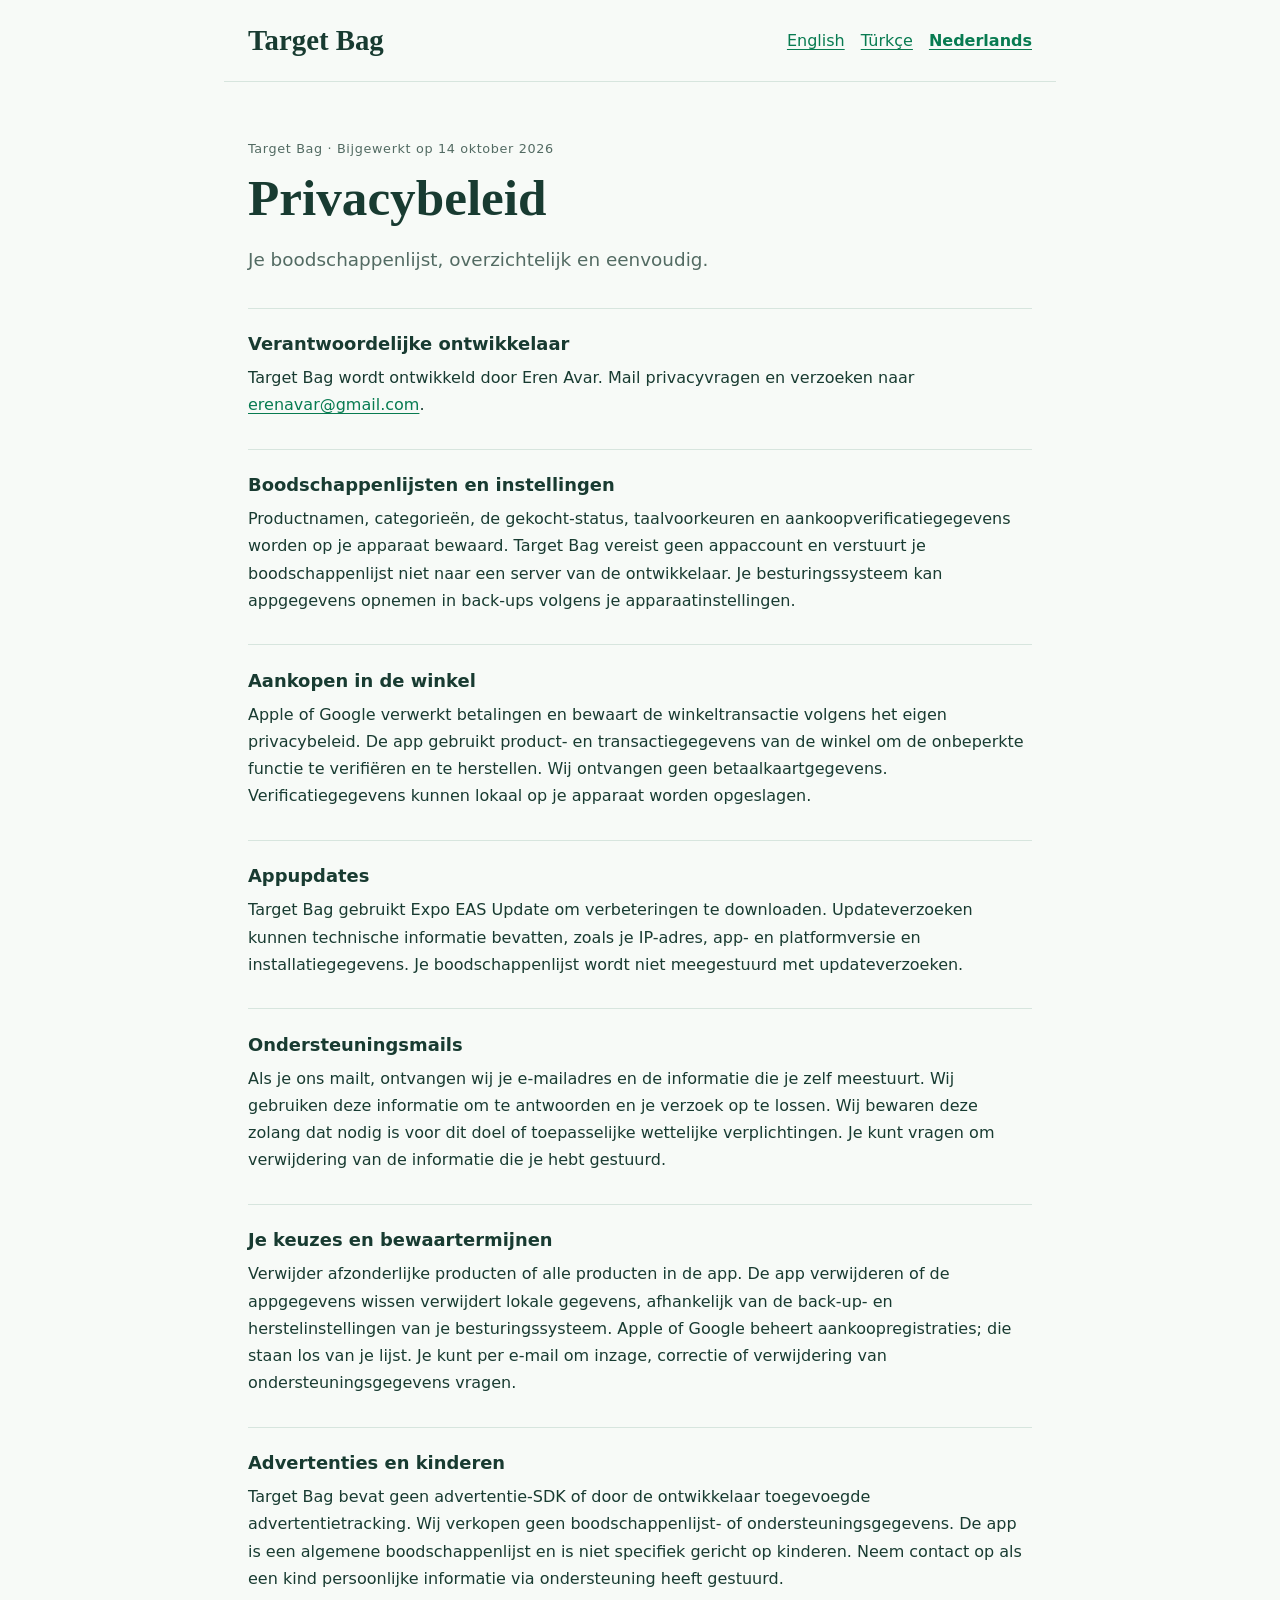
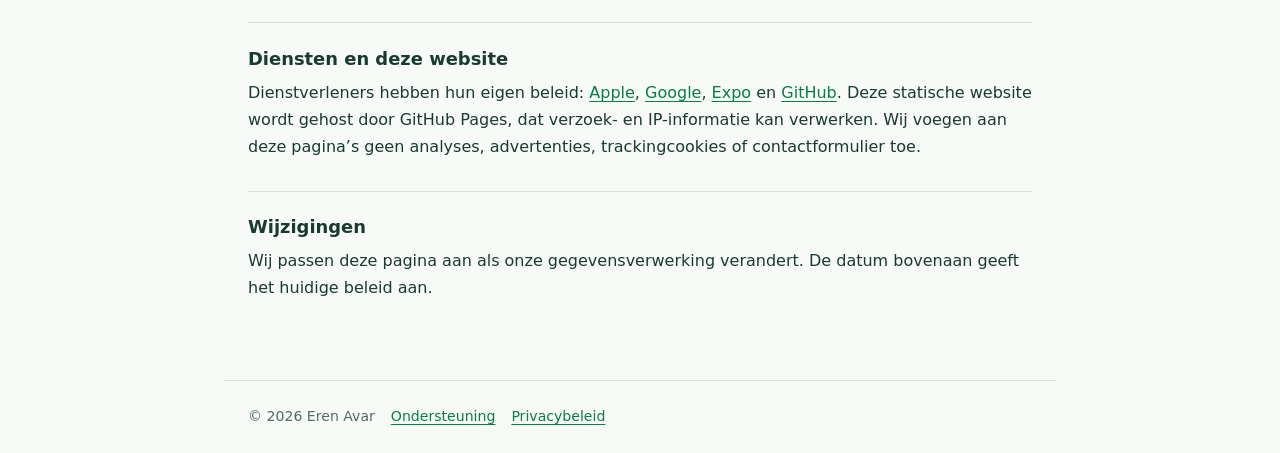
==== privacy-nl.html @ 477e522d "Publish Target Bag support and privacy in English Turkish and Dutch" ====
<!doctype html>
<html lang="nl">
<head><meta charset="utf-8"><meta name="viewport" content="width=device-width, initial-scale=1"><meta name="description" content="Target Bag — Privacybeleid"><title>Privacybeleid — Target Bag</title><link rel="stylesheet" href="site.css"></head>
<body><header><a class="brand" href="support-nl.html">Target Bag</a><nav aria-label="Language"><a href="privacy.html" lang="en">English</a> <a href="privacy-tr.html" lang="tr">Türkçe</a> <a href="privacy-nl.html" lang="nl" aria-current="page">Nederlands</a></nav></header>
<main><p class="eyebrow">Target Bag · Bijgewerkt op 14 oktober 2026</p><h1>Privacybeleid</h1><p class="intro">Je boodschappenlijst, overzichtelijk en eenvoudig.</p>
<section><h2>Verantwoordelijke ontwikkelaar</h2><p>Target Bag wordt ontwikkeld door Eren Avar. Mail privacyvragen en verzoeken naar <a href="mailto:erenavar@gmail.com">erenavar@gmail.com</a>.</p></section>
<section><h2>Boodschappenlijsten en instellingen</h2><p>Productnamen, categorieën, de gekocht-status, taalvoorkeuren en aankoopverificatiegegevens worden op je apparaat bewaard. Target Bag vereist geen appaccount en verstuurt je boodschappenlijst niet naar een server van de ontwikkelaar. Je besturingssysteem kan appgegevens opnemen in back-ups volgens je apparaatinstellingen.</p></section>
<section><h2>Aankopen in de winkel</h2><p>Apple of Google verwerkt betalingen en bewaart de winkeltransactie volgens het eigen privacybeleid. De app gebruikt product- en transactiegegevens van de winkel om de onbeperkte functie te verifiëren en te herstellen. Wij ontvangen geen betaalkaartgegevens. Verificatiegegevens kunnen lokaal op je apparaat worden opgeslagen.</p></section>
<section><h2>Appupdates</h2><p>Target Bag gebruikt Expo EAS Update om verbeteringen te downloaden. Updateverzoeken kunnen technische informatie bevatten, zoals je IP-adres, app- en platformversie en installatiegegevens. Je boodschappenlijst wordt niet meegestuurd met updateverzoeken.</p></section>
<section><h2>Ondersteuningsmails</h2><p>Als je ons mailt, ontvangen wij je e-mailadres en de informatie die je zelf meestuurt. Wij gebruiken deze informatie om te antwoorden en je verzoek op te lossen. Wij bewaren deze zolang dat nodig is voor dit doel of toepasselijke wettelijke verplichtingen. Je kunt vragen om verwijdering van de informatie die je hebt gestuurd.</p></section>
<section><h2>Je keuzes en bewaartermijnen</h2><p>Verwijder afzonderlijke producten of alle producten in de app. De app verwijderen of de appgegevens wissen verwijdert lokale gegevens, afhankelijk van de back-up- en herstelinstellingen van je besturingssysteem. Apple of Google beheert aankoopregistraties; die staan los van je lijst. Je kunt per e-mail om inzage, correctie of verwijdering van ondersteuningsgegevens vragen.</p></section>
<section><h2>Advertenties en kinderen</h2><p>Target Bag bevat geen advertentie-SDK of door de ontwikkelaar toegevoegde advertentietracking. Wij verkopen geen boodschappenlijst- of ondersteuningsgegevens. De app is een algemene boodschappenlijst en is niet specifiek gericht op kinderen. Neem contact op als een kind persoonlijke informatie via ondersteuning heeft gestuurd.</p></section>
<section><h2>Diensten en deze website</h2><p>Dienstverleners hebben hun eigen beleid: <a href="https://www.apple.com/legal/privacy/">Apple</a>, <a href="https://policies.google.com/privacy">Google</a>, <a href="https://expo.dev/privacy">Expo</a> en <a href="https://docs.github.com/en/site-policy/privacy-policies/github-general-privacy-statement">GitHub</a>. Deze statische website wordt gehost door GitHub Pages, dat verzoek- en IP-informatie kan verwerken. Wij voegen aan deze pagina’s geen analyses, advertenties, trackingcookies of contactformulier toe.</p></section>
<section><h2>Wijzigingen</h2><p>Wij passen deze pagina aan als onze gegevensverwerking verandert. De datum bovenaan geeft het huidige beleid aan.</p></section>
</main><footer><span>© 2026 Eren Avar</span><a href="support-nl.html">Ondersteuning</a><a href="privacy-nl.html">Privacybeleid</a></footer></body>
</html>
---- site.css ----
:root{color-scheme:light;--ink:#183b31;--muted:#536b63;--accent:#087b51;--border:#d7e5de}*{box-sizing:border-box}body{margin:0;background:#f7faf7;color:var(--ink);font-family:system-ui,-apple-system,BlinkMacSystemFont,"Segoe UI",sans-serif;line-height:1.7}header,main,footer{max-width:52rem;margin:auto;padding:1.5rem}header{display:flex;justify-content:space-between;align-items:center;gap:1.5rem;border-bottom:1px solid var(--border);flex-wrap:wrap}.brand{font:700 1.8rem Georgia,serif;text-decoration:none;color:var(--ink)}nav{display:flex;gap:1rem;flex-wrap:wrap}a{color:var(--accent);text-underline-offset:.2em}a:hover{text-decoration-thickness:2px}a:focus-visible{outline:3px solid var(--accent);outline-offset:4px}nav [aria-current]{font-weight:700}main{padding-top:3rem;padding-bottom:3rem}.eyebrow{font-size:.8rem;letter-spacing:.05em;color:var(--muted)}h1{font:700 clamp(2rem,7vw,3.2rem)/1.15 Georgia,serif;margin:.6rem 0 1rem}h2{font-size:1.12rem;line-height:1.4;margin:0 0 .5rem}p{margin:.5rem 0;overflow-wrap:anywhere}.intro{font-size:1.15rem;color:var(--muted);margin-bottom:2rem}section{padding:1.4rem 0;border-top:1px solid var(--border)}footer{border-top:1px solid var(--border);display:flex;gap:1rem;flex-wrap:wrap;font-size:.88rem;color:var(--muted)}@media(max-width:500px){header,main,footer{padding-left:1.25rem;padding-right:1.25rem}main{padding-top:2rem}}
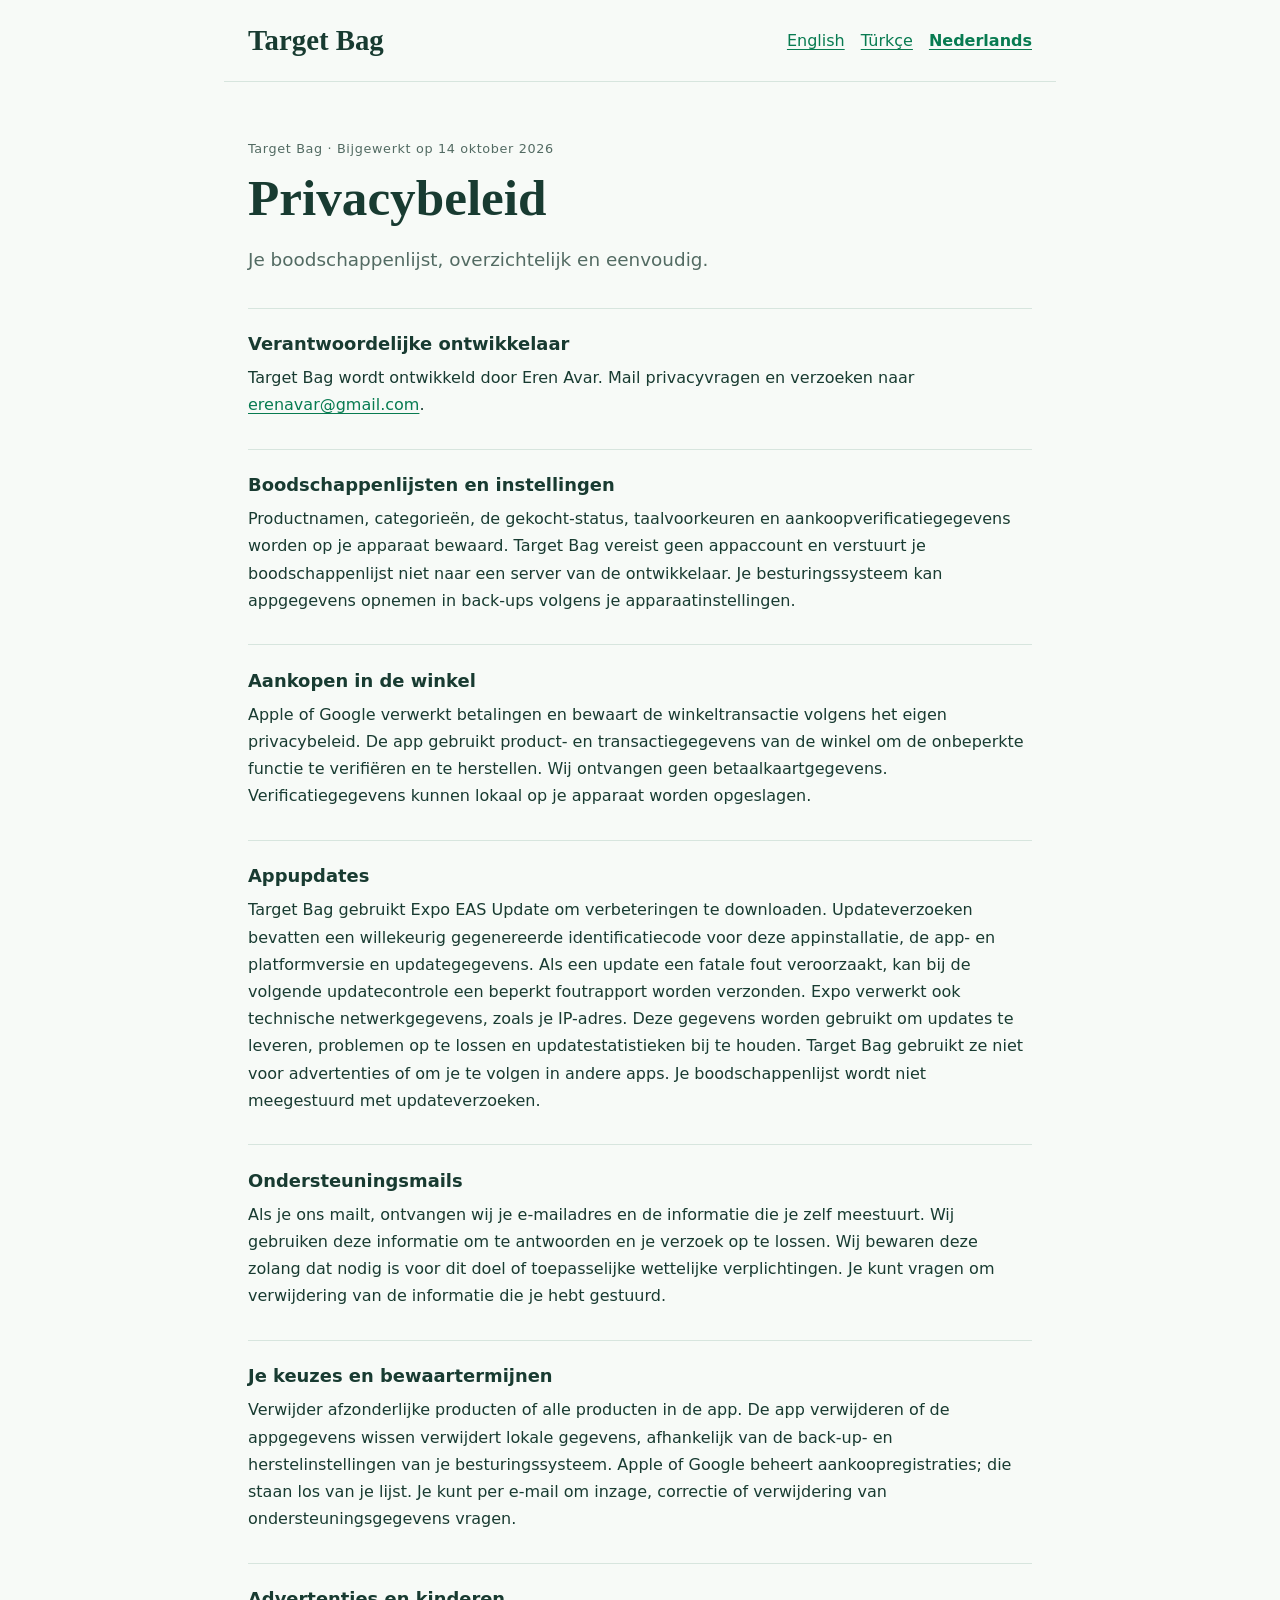
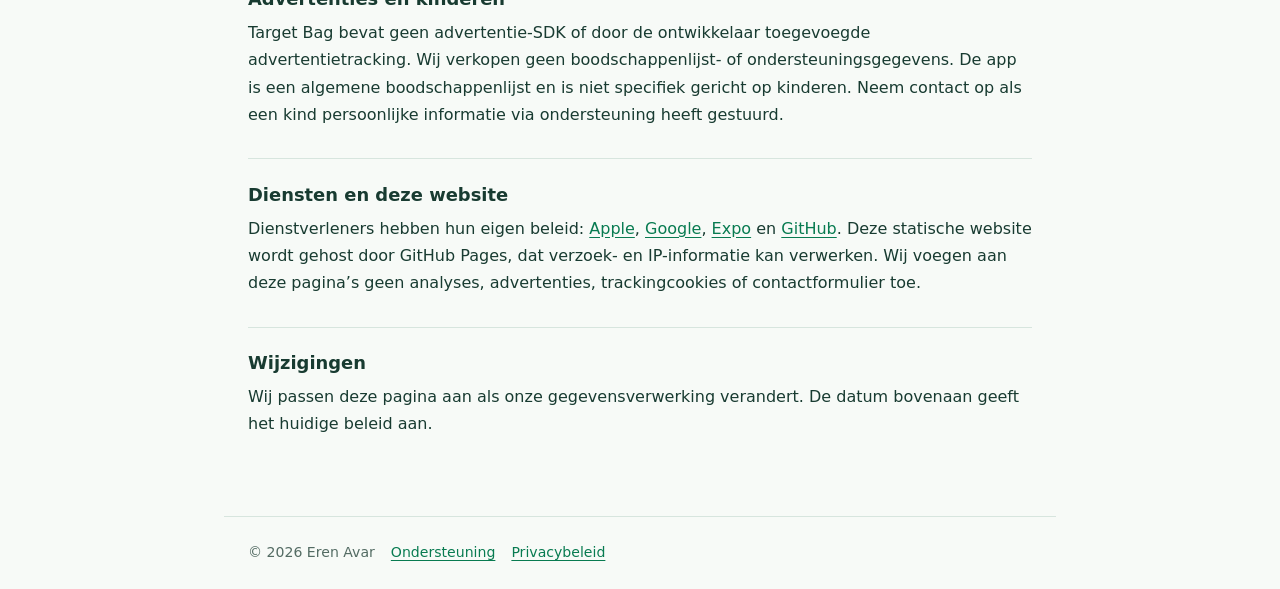
==== commit 444c626d: "Clarify update identifiers and diagnostic data" ====
--- a/privacy-nl.html
+++ b/privacy-nl.html
@@ -6,7 +6,7 @@
 <section><h2>Verantwoordelijke ontwikkelaar</h2><p>Target Bag wordt ontwikkeld door Eren Avar. Mail privacyvragen en verzoeken naar <a href="mailto:erenavar@gmail.com">erenavar@gmail.com</a>.</p></section>
 <section><h2>Boodschappenlijsten en instellingen</h2><p>Productnamen, categorieën, de gekocht-status, taalvoorkeuren en aankoopverificatiegegevens worden op je apparaat bewaard. Target Bag vereist geen appaccount en verstuurt je boodschappenlijst niet naar een server van de ontwikkelaar. Je besturingssysteem kan appgegevens opnemen in back-ups volgens je apparaatinstellingen.</p></section>
 <section><h2>Aankopen in de winkel</h2><p>Apple of Google verwerkt betalingen en bewaart de winkeltransactie volgens het eigen privacybeleid. De app gebruikt product- en transactiegegevens van de winkel om de onbeperkte functie te verifiëren en te herstellen. Wij ontvangen geen betaalkaartgegevens. Verificatiegegevens kunnen lokaal op je apparaat worden opgeslagen.</p></section>
-<section><h2>Appupdates</h2><p>Target Bag gebruikt Expo EAS Update om verbeteringen te downloaden. Updateverzoeken kunnen technische informatie bevatten, zoals je IP-adres, app- en platformversie en installatiegegevens. Je boodschappenlijst wordt niet meegestuurd met updateverzoeken.</p></section>
+<section><h2>Appupdates</h2><p>Target Bag gebruikt Expo EAS Update om verbeteringen te downloaden. Updateverzoeken bevatten een willekeurig gegenereerde identificatiecode voor deze appinstallatie, de app- en platformversie en updategegevens. Als een update een fatale fout veroorzaakt, kan bij de volgende updatecontrole een beperkt foutrapport worden verzonden. Expo verwerkt ook technische netwerkgegevens, zoals je IP-adres. Deze gegevens worden gebruikt om updates te leveren, problemen op te lossen en updatestatistieken bij te houden. Target Bag gebruikt ze niet voor advertenties of om je te volgen in andere apps. Je boodschappenlijst wordt niet meegestuurd met updateverzoeken.</p></section>
 <section><h2>Ondersteuningsmails</h2><p>Als je ons mailt, ontvangen wij je e-mailadres en de informatie die je zelf meestuurt. Wij gebruiken deze informatie om te antwoorden en je verzoek op te lossen. Wij bewaren deze zolang dat nodig is voor dit doel of toepasselijke wettelijke verplichtingen. Je kunt vragen om verwijdering van de informatie die je hebt gestuurd.</p></section>
 <section><h2>Je keuzes en bewaartermijnen</h2><p>Verwijder afzonderlijke producten of alle producten in de app. De app verwijderen of de appgegevens wissen verwijdert lokale gegevens, afhankelijk van de back-up- en herstelinstellingen van je besturingssysteem. Apple of Google beheert aankoopregistraties; die staan los van je lijst. Je kunt per e-mail om inzage, correctie of verwijdering van ondersteuningsgegevens vragen.</p></section>
 <section><h2>Advertenties en kinderen</h2><p>Target Bag bevat geen advertentie-SDK of door de ontwikkelaar toegevoegde advertentietracking. Wij verkopen geen boodschappenlijst- of ondersteuningsgegevens. De app is een algemene boodschappenlijst en is niet specifiek gericht op kinderen. Neem contact op als een kind persoonlijke informatie via ondersteuning heeft gestuurd.</p></section>
